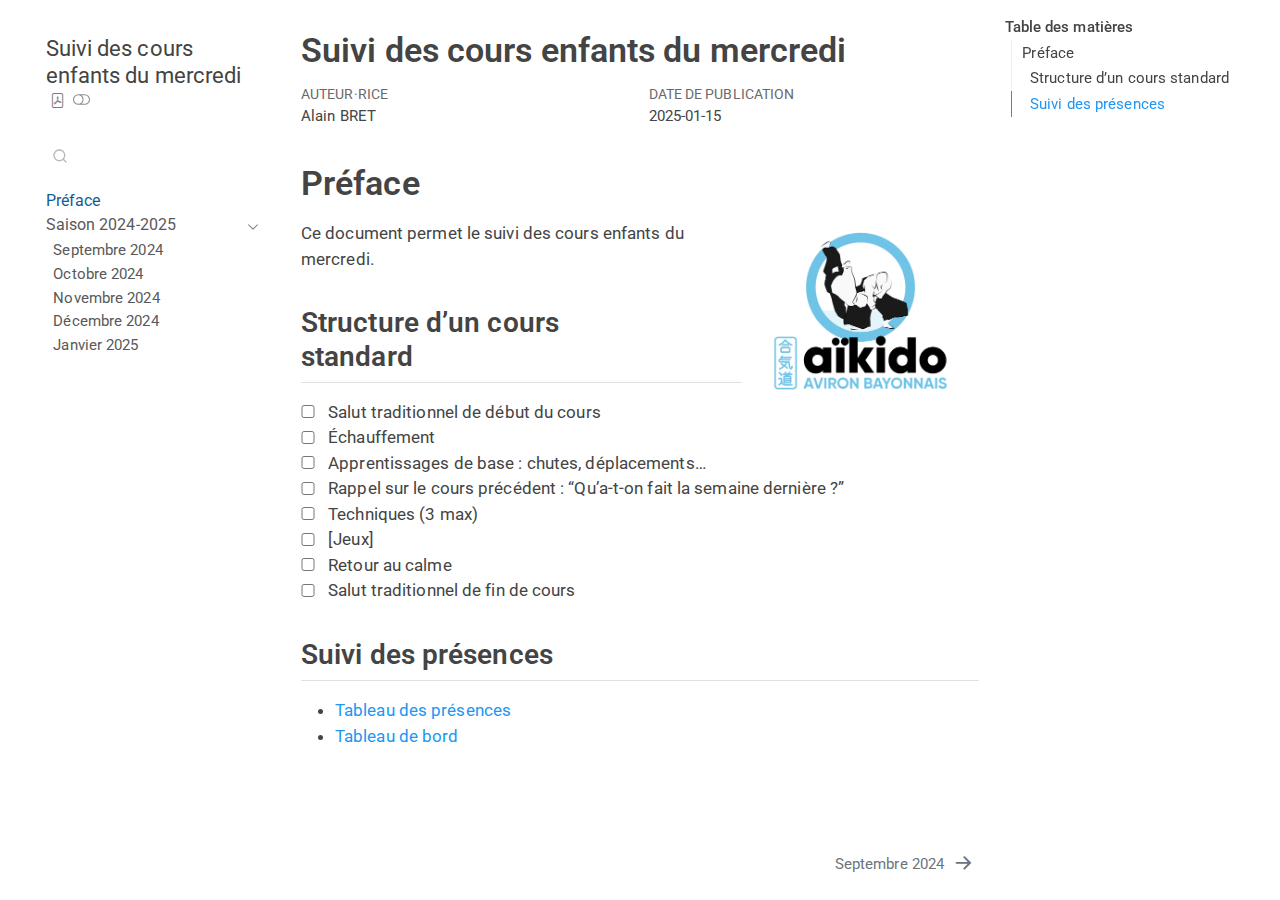
==== site/index.html @ 0356875b "màj janvier" ====
<!DOCTYPE html>
<html xmlns="http://www.w3.org/1999/xhtml" lang="fr" xml:lang="fr"><head>

<meta charset="utf-8">
<meta name="generator" content="quarto-1.6.37">

<meta name="viewport" content="width=device-width, initial-scale=1.0, user-scalable=yes">

<meta name="author" content="Alain BRET">
<meta name="dcterms.date" content="2025-01-15">

<title>Suivi des cours enfants du mercredi</title>
<style>
code{white-space: pre-wrap;}
span.smallcaps{font-variant: small-caps;}
div.columns{display: flex; gap: min(4vw, 1.5em);}
div.column{flex: auto; overflow-x: auto;}
div.hanging-indent{margin-left: 1.5em; text-indent: -1.5em;}
ul.task-list{list-style: none;}
ul.task-list li input[type="checkbox"] {
  width: 0.8em;
  margin: 0 0.8em 0.2em -1em; /* quarto-specific, see https://github.com/quarto-dev/quarto-cli/issues/4556 */ 
  vertical-align: middle;
}
</style>


<script src="site_libs/quarto-nav/quarto-nav.js"></script>
<script src="site_libs/quarto-nav/headroom.min.js"></script>
<script src="site_libs/clipboard/clipboard.min.js"></script>
<script src="site_libs/quarto-search/autocomplete.umd.js"></script>
<script src="site_libs/quarto-search/fuse.min.js"></script>
<script src="site_libs/quarto-search/quarto-search.js"></script>
<meta name="quarto:offset" content="./">
<link href="./2024-09.html" rel="next">
<script src="site_libs/quarto-html/quarto.js"></script>
<script src="site_libs/quarto-html/popper.min.js"></script>
<script src="site_libs/quarto-html/tippy.umd.min.js"></script>
<script src="site_libs/quarto-html/anchor.min.js"></script>
<link href="site_libs/quarto-html/tippy.css" rel="stylesheet">
<link href="site_libs/quarto-html/quarto-syntax-highlighting-29e2c20b02301cfff04dc8050bf30c7e.css" rel="stylesheet" class="quarto-color-scheme" id="quarto-text-highlighting-styles">
<link href="site_libs/quarto-html/quarto-syntax-highlighting-dark-43df0d6f53b733b42d37fa7808e17715.css" rel="prefetch" class="quarto-color-scheme quarto-color-alternate" id="quarto-text-highlighting-styles">
<script src="site_libs/bootstrap/bootstrap.min.js"></script>
<link href="site_libs/bootstrap/bootstrap-icons.css" rel="stylesheet">
<link href="site_libs/bootstrap/bootstrap-9d555832f88eff49c954b00c654553d2.min.css" rel="stylesheet" append-hash="true" class="quarto-color-scheme" id="quarto-bootstrap" data-mode="light">
<link href="site_libs/bootstrap/bootstrap-dark-3cf2660c53f652b6cad3a95937faefc0.min.css" rel="prefetch" append-hash="true" class="quarto-color-scheme quarto-color-alternate" id="quarto-bootstrap" data-mode="dark">
<script id="quarto-search-options" type="application/json">{
  "location": "sidebar",
  "copy-button": false,
  "collapse-after": 3,
  "panel-placement": "start",
  "type": "textbox",
  "limit": 50,
  "keyboard-shortcut": [
    "f",
    "/",
    "s"
  ],
  "show-item-context": false,
  "language": {
    "search-no-results-text": "Pas de résultats",
    "search-matching-documents-text": "documents trouvés",
    "search-copy-link-title": "Copier le lien vers la recherche",
    "search-hide-matches-text": "Cacher les correspondances additionnelles",
    "search-more-match-text": "correspondance de plus dans ce document",
    "search-more-matches-text": "correspondances de plus dans ce document",
    "search-clear-button-title": "Effacer",
    "search-text-placeholder": "",
    "search-detached-cancel-button-title": "Annuler",
    "search-submit-button-title": "Envoyer",
    "search-label": "Recherche"
  }
}</script>


</head>

<body class="nav-sidebar floating">

<div id="quarto-search-results"></div>
  <header id="quarto-header" class="headroom fixed-top">
  <nav class="quarto-secondary-nav">
    <div class="container-fluid d-flex">
      <button type="button" class="quarto-btn-toggle btn" data-bs-toggle="collapse" role="button" data-bs-target=".quarto-sidebar-collapse-item" aria-controls="quarto-sidebar" aria-expanded="false" aria-label="Basculer la barre latérale" onclick="if (window.quartoToggleHeadroom) { window.quartoToggleHeadroom(); }">
        <i class="bi bi-layout-text-sidebar-reverse"></i>
      </button>
        <nav class="quarto-page-breadcrumbs" aria-label="breadcrumb"><ol class="breadcrumb"><li class="breadcrumb-item"><a href="./index.html">Préface</a></li></ol></nav>
        <a class="flex-grow-1" role="navigation" data-bs-toggle="collapse" data-bs-target=".quarto-sidebar-collapse-item" aria-controls="quarto-sidebar" aria-expanded="false" aria-label="Basculer la barre latérale" onclick="if (window.quartoToggleHeadroom) { window.quartoToggleHeadroom(); }">      
        </a>
      <button type="button" class="btn quarto-search-button" aria-label="Recherche" onclick="window.quartoOpenSearch();">
        <i class="bi bi-search"></i>
      </button>
    </div>
  </nav>
</header>
<!-- content -->
<div id="quarto-content" class="quarto-container page-columns page-rows-contents page-layout-article">
<!-- sidebar -->
  <nav id="quarto-sidebar" class="sidebar collapse collapse-horizontal quarto-sidebar-collapse-item sidebar-navigation floating overflow-auto">
    <div class="pt-lg-2 mt-2 text-left sidebar-header">
    <div class="sidebar-title mb-0 py-0">
      <a href="./">Suivi des cours enfants du mercredi</a> 
        <div class="sidebar-tools-main">
    <a href="./logbook.pdf" title="Download PDF" class="quarto-navigation-tool px-1" aria-label="Download PDF"><i class="bi bi-file-pdf"></i></a>
  <a href="" class="quarto-color-scheme-toggle quarto-navigation-tool  px-1" onclick="window.quartoToggleColorScheme(); return false;" title="Basculer le mode sombre"><i class="bi"></i></a>
</div>
    </div>
      </div>
        <div class="mt-2 flex-shrink-0 align-items-center">
        <div class="sidebar-search">
        <div id="quarto-search" class="" title="Recherche"></div>
        </div>
        </div>
    <div class="sidebar-menu-container"> 
    <ul class="list-unstyled mt-1">
        <li class="sidebar-item">
  <div class="sidebar-item-container"> 
  <a href="./index.html" class="sidebar-item-text sidebar-link active">
 <span class="menu-text">Préface</span></a>
  </div>
</li>
        <li class="sidebar-item sidebar-item-section">
      <div class="sidebar-item-container"> 
            <a class="sidebar-item-text sidebar-link text-start" data-bs-toggle="collapse" data-bs-target="#quarto-sidebar-section-1" role="navigation" aria-expanded="true">
 <span class="menu-text">Saison 2024-2025</span></a>
          <a class="sidebar-item-toggle text-start" data-bs-toggle="collapse" data-bs-target="#quarto-sidebar-section-1" role="navigation" aria-expanded="true" aria-label="Basculer la section">
            <i class="bi bi-chevron-right ms-2"></i>
          </a> 
      </div>
      <ul id="quarto-sidebar-section-1" class="collapse list-unstyled sidebar-section depth1 show">  
          <li class="sidebar-item">
  <div class="sidebar-item-container"> 
  <a href="./2024-09.html" class="sidebar-item-text sidebar-link">
 <span class="menu-text">Septembre 2024</span></a>
  </div>
</li>
          <li class="sidebar-item">
  <div class="sidebar-item-container"> 
  <a href="./2024-10.html" class="sidebar-item-text sidebar-link">
 <span class="menu-text">Octobre 2024</span></a>
  </div>
</li>
          <li class="sidebar-item">
  <div class="sidebar-item-container"> 
  <a href="./2024-11.html" class="sidebar-item-text sidebar-link">
 <span class="menu-text">Novembre 2024</span></a>
  </div>
</li>
          <li class="sidebar-item">
  <div class="sidebar-item-container"> 
  <a href="./2024-12.html" class="sidebar-item-text sidebar-link">
 <span class="menu-text">Décembre 2024</span></a>
  </div>
</li>
          <li class="sidebar-item">
  <div class="sidebar-item-container"> 
  <a href="./2025-01.html" class="sidebar-item-text sidebar-link">
 <span class="menu-text">Janvier 2025</span></a>
  </div>
</li>
      </ul>
  </li>
    </ul>
    </div>
</nav>
<div id="quarto-sidebar-glass" class="quarto-sidebar-collapse-item" data-bs-toggle="collapse" data-bs-target=".quarto-sidebar-collapse-item"></div>
<!-- margin-sidebar -->
    <div id="quarto-margin-sidebar" class="sidebar margin-sidebar">
        <nav id="TOC" role="doc-toc" class="toc-active">
    <h2 id="toc-title">Table des matières</h2>
   
  <ul>
  <li><a href="#préface" id="toc-préface" class="nav-link active" data-scroll-target="#préface">Préface</a>
  <ul class="collapse">
  <li><a href="#structure-dun-cours-standard" id="toc-structure-dun-cours-standard" class="nav-link" data-scroll-target="#structure-dun-cours-standard">Structure d’un cours standard</a></li>
  <li><a href="#suivi-des-présences" id="toc-suivi-des-présences" class="nav-link" data-scroll-target="#suivi-des-présences">Suivi des présences</a></li>
  </ul></li>
  </ul>
</nav>
    </div>
<!-- main -->
<main class="content" id="quarto-document-content">

<header id="title-block-header" class="quarto-title-block default">
<div class="quarto-title">
<h1 class="title">Suivi des cours enfants du mercredi</h1>
</div>



<div class="quarto-title-meta">

    <div>
    <div class="quarto-title-meta-heading">Auteur·rice</div>
    <div class="quarto-title-meta-contents">
             <p>Alain BRET </p>
          </div>
  </div>
    
    <div>
    <div class="quarto-title-meta-heading">Date de publication</div>
    <div class="quarto-title-meta-contents">
      <p class="date">2025-01-15</p>
    </div>
  </div>
  
    
  </div>
  


</header>



<section id="préface" class="level1 unnumbered">
<h1 class="unnumbered">Préface</h1><p><img src="AAB_2020_logo_rect_texte.png" title="Suivi des cours enfants du mercredi" class="quarto-cover-image img-fluid"></p>
<p>Ce document permet le suivi des cours enfants du mercredi.</p>
<section id="structure-dun-cours-standard" class="level2">
<h2 class="anchored" data-anchor-id="structure-dun-cours-standard">Structure d’un cours standard</h2>
<ul class="task-list">
<li><label><input type="checkbox">Salut traditionnel de début du cours</label></li>
<li><label><input type="checkbox">Échauffement</label></li>
<li><label><input type="checkbox">Apprentissages de base : chutes, déplacements…</label></li>
<li><label><input type="checkbox">Rappel sur le cours précédent : “Qu’a-t-on fait la semaine dernière ?”</label></li>
<li><label><input type="checkbox">Techniques (3 max)</label></li>
<li><label><input type="checkbox">[Jeux]</label></li>
<li><label><input type="checkbox">Retour au calme</label></li>
<li><label><input type="checkbox">Salut traditionnel de fin de cours</label></li>
</ul>
</section>
<section id="suivi-des-présences" class="level2">
<h2 class="anchored" data-anchor-id="suivi-des-présences">Suivi des présences</h2>
<ul>
<li><a href="https://docs.google.com/spreadsheets/d/1Goch-T9ORkWNL5CKAm65o29YaEo6lozVJojf4X7CVhM/edit?usp=sharing">Tableau des présences</a></li>
<li><a href="https://aikido.avironbayonnais.net/interne/cours-enfants/tdb/">Tableau de bord</a></li>
</ul>


</section>
</section>

</main> <!-- /main -->
<script id="quarto-html-after-body" type="application/javascript">
window.document.addEventListener("DOMContentLoaded", function (event) {
  const toggleBodyColorMode = (bsSheetEl) => {
    const mode = bsSheetEl.getAttribute("data-mode");
    const bodyEl = window.document.querySelector("body");
    if (mode === "dark") {
      bodyEl.classList.add("quarto-dark");
      bodyEl.classList.remove("quarto-light");
    } else {
      bodyEl.classList.add("quarto-light");
      bodyEl.classList.remove("quarto-dark");
    }
  }
  const toggleBodyColorPrimary = () => {
    const bsSheetEl = window.document.querySelector("link#quarto-bootstrap");
    if (bsSheetEl) {
      toggleBodyColorMode(bsSheetEl);
    }
  }
  toggleBodyColorPrimary();  
  const disableStylesheet = (stylesheets) => {
    for (let i=0; i < stylesheets.length; i++) {
      const stylesheet = stylesheets[i];
      stylesheet.rel = 'prefetch';
    }
  }
  const enableStylesheet = (stylesheets) => {
    for (let i=0; i < stylesheets.length; i++) {
      const stylesheet = stylesheets[i];
      stylesheet.rel = 'stylesheet';
    }
  }
  const manageTransitions = (selector, allowTransitions) => {
    const els = window.document.querySelectorAll(selector);
    for (let i=0; i < els.length; i++) {
      const el = els[i];
      if (allowTransitions) {
        el.classList.remove('notransition');
      } else {
        el.classList.add('notransition');
      }
    }
  }
  const toggleGiscusIfUsed = (isAlternate, darkModeDefault) => {
    const baseTheme = document.querySelector('#giscus-base-theme')?.value ?? 'light';
    const alternateTheme = document.querySelector('#giscus-alt-theme')?.value ?? 'dark';
    let newTheme = '';
    if(darkModeDefault) {
      newTheme = isAlternate ? baseTheme : alternateTheme;
    } else {
      newTheme = isAlternate ? alternateTheme : baseTheme;
    }
    const changeGiscusTheme = () => {
      // From: https://github.com/giscus/giscus/issues/336
      const sendMessage = (message) => {
        const iframe = document.querySelector('iframe.giscus-frame');
        if (!iframe) return;
        iframe.contentWindow.postMessage({ giscus: message }, 'https://giscus.app');
      }
      sendMessage({
        setConfig: {
          theme: newTheme
        }
      });
    }
    const isGiscussLoaded = window.document.querySelector('iframe.giscus-frame') !== null;
    if (isGiscussLoaded) {
      changeGiscusTheme();
    }
  }
  const toggleColorMode = (alternate) => {
    // Switch the stylesheets
    const alternateStylesheets = window.document.querySelectorAll('link.quarto-color-scheme.quarto-color-alternate');
    manageTransitions('#quarto-margin-sidebar .nav-link', false);
    if (alternate) {
      enableStylesheet(alternateStylesheets);
      for (const sheetNode of alternateStylesheets) {
        if (sheetNode.id === "quarto-bootstrap") {
          toggleBodyColorMode(sheetNode);
        }
      }
    } else {
      disableStylesheet(alternateStylesheets);
      toggleBodyColorPrimary();
    }
    manageTransitions('#quarto-margin-sidebar .nav-link', true);
    // Switch the toggles
    const toggles = window.document.querySelectorAll('.quarto-color-scheme-toggle');
    for (let i=0; i < toggles.length; i++) {
      const toggle = toggles[i];
      if (toggle) {
        if (alternate) {
          toggle.classList.add("alternate");     
        } else {
          toggle.classList.remove("alternate");
        }
      }
    }
    // Hack to workaround the fact that safari doesn't
    // properly recolor the scrollbar when toggling (#1455)
    if (navigator.userAgent.indexOf('Safari') > 0 && navigator.userAgent.indexOf('Chrome') == -1) {
      manageTransitions("body", false);
      window.scrollTo(0, 1);
      setTimeout(() => {
        window.scrollTo(0, 0);
        manageTransitions("body", true);
      }, 40);  
    }
  }
  const isFileUrl = () => { 
    return window.location.protocol === 'file:';
  }
  const hasAlternateSentinel = () => {  
    let styleSentinel = getColorSchemeSentinel();
    if (styleSentinel !== null) {
      return styleSentinel === "alternate";
    } else {
      return false;
    }
  }
  const setStyleSentinel = (alternate) => {
    const value = alternate ? "alternate" : "default";
    if (!isFileUrl()) {
      window.localStorage.setItem("quarto-color-scheme", value);
    } else {
      localAlternateSentinel = value;
    }
  }
  const getColorSchemeSentinel = () => {
    if (!isFileUrl()) {
      const storageValue = window.localStorage.getItem("quarto-color-scheme");
      return storageValue != null ? storageValue : localAlternateSentinel;
    } else {
      return localAlternateSentinel;
    }
  }
  const darkModeDefault = false;
  let localAlternateSentinel = darkModeDefault ? 'alternate' : 'default';
  // Dark / light mode switch
  window.quartoToggleColorScheme = () => {
    // Read the current dark / light value 
    let toAlternate = !hasAlternateSentinel();
    toggleColorMode(toAlternate);
    setStyleSentinel(toAlternate);
    toggleGiscusIfUsed(toAlternate, darkModeDefault);
  };
  // Ensure there is a toggle, if there isn't float one in the top right
  if (window.document.querySelector('.quarto-color-scheme-toggle') === null) {
    const a = window.document.createElement('a');
    a.classList.add('top-right');
    a.classList.add('quarto-color-scheme-toggle');
    a.href = "";
    a.onclick = function() { try { window.quartoToggleColorScheme(); } catch {} return false; };
    const i = window.document.createElement("i");
    i.classList.add('bi');
    a.appendChild(i);
    window.document.body.appendChild(a);
  }
  // Switch to dark mode if need be
  if (hasAlternateSentinel()) {
    toggleColorMode(true);
  } else {
    toggleColorMode(false);
  }
  const icon = "";
  const anchorJS = new window.AnchorJS();
  anchorJS.options = {
    placement: 'right',
    icon: icon
  };
  anchorJS.add('.anchored');
  const isCodeAnnotation = (el) => {
    for (const clz of el.classList) {
      if (clz.startsWith('code-annotation-')) {                     
        return true;
      }
    }
    return false;
  }
  const onCopySuccess = function(e) {
    // button target
    const button = e.trigger;
    // don't keep focus
    button.blur();
    // flash "checked"
    button.classList.add('code-copy-button-checked');
    var currentTitle = button.getAttribute("title");
    button.setAttribute("title", "Copié");
    let tooltip;
    if (window.bootstrap) {
      button.setAttribute("data-bs-toggle", "tooltip");
      button.setAttribute("data-bs-placement", "left");
      button.setAttribute("data-bs-title", "Copié");
      tooltip = new bootstrap.Tooltip(button, 
        { trigger: "manual", 
          customClass: "code-copy-button-tooltip",
          offset: [0, -8]});
      tooltip.show();    
    }
    setTimeout(function() {
      if (tooltip) {
        tooltip.hide();
        button.removeAttribute("data-bs-title");
        button.removeAttribute("data-bs-toggle");
        button.removeAttribute("data-bs-placement");
      }
      button.setAttribute("title", currentTitle);
      button.classList.remove('code-copy-button-checked');
    }, 1000);
    // clear code selection
    e.clearSelection();
  }
  const getTextToCopy = function(trigger) {
      const codeEl = trigger.previousElementSibling.cloneNode(true);
      for (const childEl of codeEl.children) {
        if (isCodeAnnotation(childEl)) {
          childEl.remove();
        }
      }
      return codeEl.innerText;
  }
  const clipboard = new window.ClipboardJS('.code-copy-button:not([data-in-quarto-modal])', {
    text: getTextToCopy
  });
  clipboard.on('success', onCopySuccess);
  if (window.document.getElementById('quarto-embedded-source-code-modal')) {
    const clipboardModal = new window.ClipboardJS('.code-copy-button[data-in-quarto-modal]', {
      text: getTextToCopy,
      container: window.document.getElementById('quarto-embedded-source-code-modal')
    });
    clipboardModal.on('success', onCopySuccess);
  }
    var localhostRegex = new RegExp(/^(?:http|https):\/\/localhost\:?[0-9]*\//);
    var mailtoRegex = new RegExp(/^mailto:/);
      var filterRegex = new RegExp('/' + window.location.host + '/');
    var isInternal = (href) => {
        return filterRegex.test(href) || localhostRegex.test(href) || mailtoRegex.test(href);
    }
    // Inspect non-navigation links and adorn them if external
 	var links = window.document.querySelectorAll('a[href]:not(.nav-link):not(.navbar-brand):not(.toc-action):not(.sidebar-link):not(.sidebar-item-toggle):not(.pagination-link):not(.no-external):not([aria-hidden]):not(.dropdown-item):not(.quarto-navigation-tool):not(.about-link)');
    for (var i=0; i<links.length; i++) {
      const link = links[i];
      if (!isInternal(link.href)) {
        // undo the damage that might have been done by quarto-nav.js in the case of
        // links that we want to consider external
        if (link.dataset.originalHref !== undefined) {
          link.href = link.dataset.originalHref;
        }
      }
    }
  function tippyHover(el, contentFn, onTriggerFn, onUntriggerFn) {
    const config = {
      allowHTML: true,
      maxWidth: 500,
      delay: 100,
      arrow: false,
      appendTo: function(el) {
          return el.parentElement;
      },
      interactive: true,
      interactiveBorder: 10,
      theme: 'quarto',
      placement: 'bottom-start',
    };
    if (contentFn) {
      config.content = contentFn;
    }
    if (onTriggerFn) {
      config.onTrigger = onTriggerFn;
    }
    if (onUntriggerFn) {
      config.onUntrigger = onUntriggerFn;
    }
    window.tippy(el, config); 
  }
  const noterefs = window.document.querySelectorAll('a[role="doc-noteref"]');
  for (var i=0; i<noterefs.length; i++) {
    const ref = noterefs[i];
    tippyHover(ref, function() {
      // use id or data attribute instead here
      let href = ref.getAttribute('data-footnote-href') || ref.getAttribute('href');
      try { href = new URL(href).hash; } catch {}
      const id = href.replace(/^#\/?/, "");
      const note = window.document.getElementById(id);
      if (note) {
        return note.innerHTML;
      } else {
        return "";
      }
    });
  }
  const xrefs = window.document.querySelectorAll('a.quarto-xref');
  const processXRef = (id, note) => {
    // Strip column container classes
    const stripColumnClz = (el) => {
      el.classList.remove("page-full", "page-columns");
      if (el.children) {
        for (const child of el.children) {
          stripColumnClz(child);
        }
      }
    }
    stripColumnClz(note)
    if (id === null || id.startsWith('sec-')) {
      // Special case sections, only their first couple elements
      const container = document.createElement("div");
      if (note.children && note.children.length > 2) {
        container.appendChild(note.children[0].cloneNode(true));
        for (let i = 1; i < note.children.length; i++) {
          const child = note.children[i];
          if (child.tagName === "P" && child.innerText === "") {
            continue;
          } else {
            container.appendChild(child.cloneNode(true));
            break;
          }
        }
        if (window.Quarto?.typesetMath) {
          window.Quarto.typesetMath(container);
        }
        return container.innerHTML
      } else {
        if (window.Quarto?.typesetMath) {
          window.Quarto.typesetMath(note);
        }
        return note.innerHTML;
      }
    } else {
      // Remove any anchor links if they are present
      const anchorLink = note.querySelector('a.anchorjs-link');
      if (anchorLink) {
        anchorLink.remove();
      }
      if (window.Quarto?.typesetMath) {
        window.Quarto.typesetMath(note);
      }
      if (note.classList.contains("callout")) {
        return note.outerHTML;
      } else {
        return note.innerHTML;
      }
    }
  }
  for (var i=0; i<xrefs.length; i++) {
    const xref = xrefs[i];
    tippyHover(xref, undefined, function(instance) {
      instance.disable();
      let url = xref.getAttribute('href');
      let hash = undefined; 
      if (url.startsWith('#')) {
        hash = url;
      } else {
        try { hash = new URL(url).hash; } catch {}
      }
      if (hash) {
        const id = hash.replace(/^#\/?/, "");
        const note = window.document.getElementById(id);
        if (note !== null) {
          try {
            const html = processXRef(id, note.cloneNode(true));
            instance.setContent(html);
          } finally {
            instance.enable();
            instance.show();
          }
        } else {
          // See if we can fetch this
          fetch(url.split('#')[0])
          .then(res => res.text())
          .then(html => {
            const parser = new DOMParser();
            const htmlDoc = parser.parseFromString(html, "text/html");
            const note = htmlDoc.getElementById(id);
            if (note !== null) {
              const html = processXRef(id, note);
              instance.setContent(html);
            } 
          }).finally(() => {
            instance.enable();
            instance.show();
          });
        }
      } else {
        // See if we can fetch a full url (with no hash to target)
        // This is a special case and we should probably do some content thinning / targeting
        fetch(url)
        .then(res => res.text())
        .then(html => {
          const parser = new DOMParser();
          const htmlDoc = parser.parseFromString(html, "text/html");
          const note = htmlDoc.querySelector('main.content');
          if (note !== null) {
            // This should only happen for chapter cross references
            // (since there is no id in the URL)
            // remove the first header
            if (note.children.length > 0 && note.children[0].tagName === "HEADER") {
              note.children[0].remove();
            }
            const html = processXRef(null, note);
            instance.setContent(html);
          } 
        }).finally(() => {
          instance.enable();
          instance.show();
        });
      }
    }, function(instance) {
    });
  }
      let selectedAnnoteEl;
      const selectorForAnnotation = ( cell, annotation) => {
        let cellAttr = 'data-code-cell="' + cell + '"';
        let lineAttr = 'data-code-annotation="' +  annotation + '"';
        const selector = 'span[' + cellAttr + '][' + lineAttr + ']';
        return selector;
      }
      const selectCodeLines = (annoteEl) => {
        const doc = window.document;
        const targetCell = annoteEl.getAttribute("data-target-cell");
        const targetAnnotation = annoteEl.getAttribute("data-target-annotation");
        const annoteSpan = window.document.querySelector(selectorForAnnotation(targetCell, targetAnnotation));
        const lines = annoteSpan.getAttribute("data-code-lines").split(",");
        const lineIds = lines.map((line) => {
          return targetCell + "-" + line;
        })
        let top = null;
        let height = null;
        let parent = null;
        if (lineIds.length > 0) {
            //compute the position of the single el (top and bottom and make a div)
            const el = window.document.getElementById(lineIds[0]);
            top = el.offsetTop;
            height = el.offsetHeight;
            parent = el.parentElement.parentElement;
          if (lineIds.length > 1) {
            const lastEl = window.document.getElementById(lineIds[lineIds.length - 1]);
            const bottom = lastEl.offsetTop + lastEl.offsetHeight;
            height = bottom - top;
          }
          if (top !== null && height !== null && parent !== null) {
            // cook up a div (if necessary) and position it 
            let div = window.document.getElementById("code-annotation-line-highlight");
            if (div === null) {
              div = window.document.createElement("div");
              div.setAttribute("id", "code-annotation-line-highlight");
              div.style.position = 'absolute';
              parent.appendChild(div);
            }
            div.style.top = top - 2 + "px";
            div.style.height = height + 4 + "px";
            div.style.left = 0;
            let gutterDiv = window.document.getElementById("code-annotation-line-highlight-gutter");
            if (gutterDiv === null) {
              gutterDiv = window.document.createElement("div");
              gutterDiv.setAttribute("id", "code-annotation-line-highlight-gutter");
              gutterDiv.style.position = 'absolute';
              const codeCell = window.document.getElementById(targetCell);
              const gutter = codeCell.querySelector('.code-annotation-gutter');
              gutter.appendChild(gutterDiv);
            }
            gutterDiv.style.top = top - 2 + "px";
            gutterDiv.style.height = height + 4 + "px";
          }
          selectedAnnoteEl = annoteEl;
        }
      };
      const unselectCodeLines = () => {
        const elementsIds = ["code-annotation-line-highlight", "code-annotation-line-highlight-gutter"];
        elementsIds.forEach((elId) => {
          const div = window.document.getElementById(elId);
          if (div) {
            div.remove();
          }
        });
        selectedAnnoteEl = undefined;
      };
        // Handle positioning of the toggle
    window.addEventListener(
      "resize",
      throttle(() => {
        elRect = undefined;
        if (selectedAnnoteEl) {
          selectCodeLines(selectedAnnoteEl);
        }
      }, 10)
    );
    function throttle(fn, ms) {
    let throttle = false;
    let timer;
      return (...args) => {
        if(!throttle) { // first call gets through
            fn.apply(this, args);
            throttle = true;
        } else { // all the others get throttled
            if(timer) clearTimeout(timer); // cancel #2
            timer = setTimeout(() => {
              fn.apply(this, args);
              timer = throttle = false;
            }, ms);
        }
      };
    }
      // Attach click handler to the DT
      const annoteDls = window.document.querySelectorAll('dt[data-target-cell]');
      for (const annoteDlNode of annoteDls) {
        annoteDlNode.addEventListener('click', (event) => {
          const clickedEl = event.target;
          if (clickedEl !== selectedAnnoteEl) {
            unselectCodeLines();
            const activeEl = window.document.querySelector('dt[data-target-cell].code-annotation-active');
            if (activeEl) {
              activeEl.classList.remove('code-annotation-active');
            }
            selectCodeLines(clickedEl);
            clickedEl.classList.add('code-annotation-active');
          } else {
            // Unselect the line
            unselectCodeLines();
            clickedEl.classList.remove('code-annotation-active');
          }
        });
      }
  const findCites = (el) => {
    const parentEl = el.parentElement;
    if (parentEl) {
      const cites = parentEl.dataset.cites;
      if (cites) {
        return {
          el,
          cites: cites.split(' ')
        };
      } else {
        return findCites(el.parentElement)
      }
    } else {
      return undefined;
    }
  };
  var bibliorefs = window.document.querySelectorAll('a[role="doc-biblioref"]');
  for (var i=0; i<bibliorefs.length; i++) {
    const ref = bibliorefs[i];
    const citeInfo = findCites(ref);
    if (citeInfo) {
      tippyHover(citeInfo.el, function() {
        var popup = window.document.createElement('div');
        citeInfo.cites.forEach(function(cite) {
          var citeDiv = window.document.createElement('div');
          citeDiv.classList.add('hanging-indent');
          citeDiv.classList.add('csl-entry');
          var biblioDiv = window.document.getElementById('ref-' + cite);
          if (biblioDiv) {
            citeDiv.innerHTML = biblioDiv.innerHTML;
          }
          popup.appendChild(citeDiv);
        });
        return popup.innerHTML;
      });
    }
  }
});
</script>
<nav class="page-navigation">
  <div class="nav-page nav-page-previous">
  </div>
  <div class="nav-page nav-page-next">
      <a href="./2024-09.html" class="pagination-link" aria-label="Septembre 2024">
        <span class="nav-page-text">Septembre 2024</span> <i class="bi bi-arrow-right-short"></i>
      </a>
  </div>
</nav>
</div> <!-- /content -->




</body></html>
---- site/site_libs/quarto-html/tippy.css ----
.tippy-box[data-animation=fade][data-state=hidden]{opacity:0}[data-tippy-root]{max-width:calc(100vw - 10px)}.tippy-box{position:relative;background-color:#333;color:#fff;border-radius:4px;font-size:14px;line-height:1.4;white-space:normal;outline:0;transition-property:transform,visibility,opacity}.tippy-box[data-placement^=top]>.tippy-arrow{bottom:0}.tippy-box[data-placement^=top]>.tippy-arrow:before{bottom:-7px;left:0;border-width:8px 8px 0;border-top-color:initial;transform-origin:center top}.tippy-box[data-placement^=bottom]>.tippy-arrow{top:0}.tippy-box[data-placement^=bottom]>.tippy-arrow:before{top:-7px;left:0;border-width:0 8px 8px;border-bottom-color:initial;transform-origin:center bottom}.tippy-box[data-placement^=left]>.tippy-arrow{right:0}.tippy-box[data-placement^=left]>.tippy-arrow:before{border-width:8px 0 8px 8px;border-left-color:initial;right:-7px;transform-origin:center left}.tippy-box[data-placement^=right]>.tippy-arrow{left:0}.tippy-box[data-placement^=right]>.tippy-arrow:before{left:-7px;border-width:8px 8px 8px 0;border-right-color:initial;transform-origin:center right}.tippy-box[data-inertia][data-state=visible]{transition-timing-function:cubic-bezier(.54,1.5,.38,1.11)}.tippy-arrow{width:16px;height:16px;color:#333}.tippy-arrow:before{content:"";position:absolute;border-color:transparent;border-style:solid}.tippy-content{position:relative;padding:5px 9px;z-index:1}
---- site/site_libs/quarto-html/quarto-syntax-highlighting-29e2c20b02301cfff04dc8050bf30c7e.css ----
/* quarto syntax highlight colors */
:root {
  --quarto-hl-ot-color: #003B4F;
  --quarto-hl-at-color: #657422;
  --quarto-hl-ss-color: #20794D;
  --quarto-hl-an-color: #5E5E5E;
  --quarto-hl-fu-color: #4758AB;
  --quarto-hl-st-color: #20794D;
  --quarto-hl-cf-color: #003B4F;
  --quarto-hl-op-color: #5E5E5E;
  --quarto-hl-er-color: #AD0000;
  --quarto-hl-bn-color: #AD0000;
  --quarto-hl-al-color: #AD0000;
  --quarto-hl-va-color: #111111;
  --quarto-hl-bu-color: inherit;
  --quarto-hl-ex-color: inherit;
  --quarto-hl-pp-color: #AD0000;
  --quarto-hl-in-color: #5E5E5E;
  --quarto-hl-vs-color: #20794D;
  --quarto-hl-wa-color: #5E5E5E;
  --quarto-hl-do-color: #5E5E5E;
  --quarto-hl-im-color: #00769E;
  --quarto-hl-ch-color: #20794D;
  --quarto-hl-dt-color: #AD0000;
  --quarto-hl-fl-color: #AD0000;
  --quarto-hl-co-color: #5E5E5E;
  --quarto-hl-cv-color: #5E5E5E;
  --quarto-hl-cn-color: #8f5902;
  --quarto-hl-sc-color: #5E5E5E;
  --quarto-hl-dv-color: #AD0000;
  --quarto-hl-kw-color: #003B4F;
}

/* other quarto variables */
:root {
  --quarto-font-monospace: SFMono-Regular, Menlo, Monaco, Consolas, "Liberation Mono", "Courier New", monospace;
}

pre > code.sourceCode > span {
  color: #003B4F;
}

code span {
  color: #003B4F;
}

code.sourceCode > span {
  color: #003B4F;
}

div.sourceCode,
div.sourceCode pre.sourceCode {
  color: #003B4F;
}

code span.ot {
  color: #003B4F;
  font-style: inherit;
}

code span.at {
  color: #657422;
  font-style: inherit;
}

code span.ss {
  color: #20794D;
  font-style: inherit;
}

code span.an {
  color: #5E5E5E;
  font-style: inherit;
}

code span.fu {
  color: #4758AB;
  font-style: inherit;
}

code span.st {
  color: #20794D;
  font-style: inherit;
}

code span.cf {
  color: #003B4F;
  font-weight: bold;
  font-style: inherit;
}

code span.op {
  color: #5E5E5E;
  font-style: inherit;
}

code span.er {
  color: #AD0000;
  font-style: inherit;
}

code span.bn {
  color: #AD0000;
  font-style: inherit;
}

code span.al {
  color: #AD0000;
  font-style: inherit;
}

code span.va {
  color: #111111;
  font-style: inherit;
}

code span.bu {
  font-style: inherit;
}

code span.ex {
  font-style: inherit;
}

code span.pp {
  color: #AD0000;
  font-style: inherit;
}

code span.in {
  color: #5E5E5E;
  font-style: inherit;
}

code span.vs {
  color: #20794D;
  font-style: inherit;
}

code span.wa {
  color: #5E5E5E;
  font-style: italic;
}

code span.do {
  color: #5E5E5E;
  font-style: italic;
}

code span.im {
  color: #00769E;
  font-style: inherit;
}

code span.ch {
  color: #20794D;
  font-style: inherit;
}

code span.dt {
  color: #AD0000;
  font-style: inherit;
}

code span.fl {
  color: #AD0000;
  font-style: inherit;
}

code span.co {
  color: #5E5E5E;
  font-style: inherit;
}

code span.cv {
  color: #5E5E5E;
  font-style: italic;
}

code span.cn {
  color: #8f5902;
  font-style: inherit;
}

code span.sc {
  color: #5E5E5E;
  font-style: inherit;
}

code span.dv {
  color: #AD0000;
  font-style: inherit;
}

code span.kw {
  color: #003B4F;
  font-weight: bold;
  font-style: inherit;
}

.prevent-inlining {
  content: "</";
}

/*# sourceMappingURL=5353fc8bf2a85bac2e7a98e8d13296a2.css.map */
---- site/site_libs/quarto-html/quarto-syntax-highlighting-dark-43df0d6f53b733b42d37fa7808e17715.css ----
/* quarto syntax highlight colors */
:root {
  --quarto-hl-al-color: #f07178;
  --quarto-hl-an-color: #d4d0ab;
  --quarto-hl-at-color: #00e0e0;
  --quarto-hl-bn-color: #d4d0ab;
  --quarto-hl-bu-color: #abe338;
  --quarto-hl-ch-color: #abe338;
  --quarto-hl-co-color: #f8f8f2;
  --quarto-hl-cv-color: #ffd700;
  --quarto-hl-cn-color: #ffd700;
  --quarto-hl-cf-color: #ffa07a;
  --quarto-hl-dt-color: #ffa07a;
  --quarto-hl-dv-color: #d4d0ab;
  --quarto-hl-do-color: #f8f8f2;
  --quarto-hl-er-color: #f07178;
  --quarto-hl-ex-color: #00e0e0;
  --quarto-hl-fl-color: #d4d0ab;
  --quarto-hl-fu-color: #ffa07a;
  --quarto-hl-im-color: #abe338;
  --quarto-hl-in-color: #d4d0ab;
  --quarto-hl-kw-color: #ffa07a;
  --quarto-hl-op-color: #ffa07a;
  --quarto-hl-ot-color: #00e0e0;
  --quarto-hl-pp-color: #dcc6e0;
  --quarto-hl-re-color: #00e0e0;
  --quarto-hl-sc-color: #abe338;
  --quarto-hl-ss-color: #abe338;
  --quarto-hl-st-color: #abe338;
  --quarto-hl-va-color: #00e0e0;
  --quarto-hl-vs-color: #abe338;
  --quarto-hl-wa-color: #dcc6e0;
}

/* other quarto variables */
:root {
  --quarto-font-monospace: SFMono-Regular, Menlo, Monaco, Consolas, "Liberation Mono", "Courier New", monospace;
}

code span.al {
  background-color: #2a0f15;
  font-weight: bold;
  color: #f07178;
}

code span.an {
  color: #d4d0ab;
}

code span.at {
  color: #00e0e0;
}

code span.bn {
  color: #d4d0ab;
}

code span.bu {
  color: #abe338;
}

code span.ch {
  color: #abe338;
}

code span.co {
  font-style: italic;
  color: #f8f8f2;
}

code span.cv {
  color: #ffd700;
}

code span.cn {
  color: #ffd700;
}

code span.cf {
  font-weight: bold;
  color: #ffa07a;
}

code span.dt {
  color: #ffa07a;
}

code span.dv {
  color: #d4d0ab;
}

code span.do {
  color: #f8f8f2;
}

code span.er {
  color: #f07178;
  text-decoration: underline;
}

code span.ex {
  font-weight: bold;
  color: #00e0e0;
}

code span.fl {
  color: #d4d0ab;
}

code span.fu {
  color: #ffa07a;
}

code span.im {
  color: #abe338;
}

code span.in {
  color: #d4d0ab;
}

code span.kw {
  font-weight: bold;
  color: #ffa07a;
}

pre > code.sourceCode > span {
  color: #f8f8f2;
}

code span {
  color: #f8f8f2;
}

code.sourceCode > span {
  color: #f8f8f2;
}

div.sourceCode,
div.sourceCode pre.sourceCode {
  color: #f8f8f2;
}

code span.op {
  color: #ffa07a;
}

code span.ot {
  color: #00e0e0;
}

code span.pp {
  color: #dcc6e0;
}

code span.re {
  background-color: #f8f8f2;
  color: #00e0e0;
}

code span.sc {
  color: #abe338;
}

code span.ss {
  color: #abe338;
}

code span.st {
  color: #abe338;
}

code span.va {
  color: #00e0e0;
}

code span.vs {
  color: #abe338;
}

code span.wa {
  color: #dcc6e0;
}

.prevent-inlining {
  content: "</";
}

/*# sourceMappingURL=a4d389c687367109191cbf5ad3d8bc31.css.map */
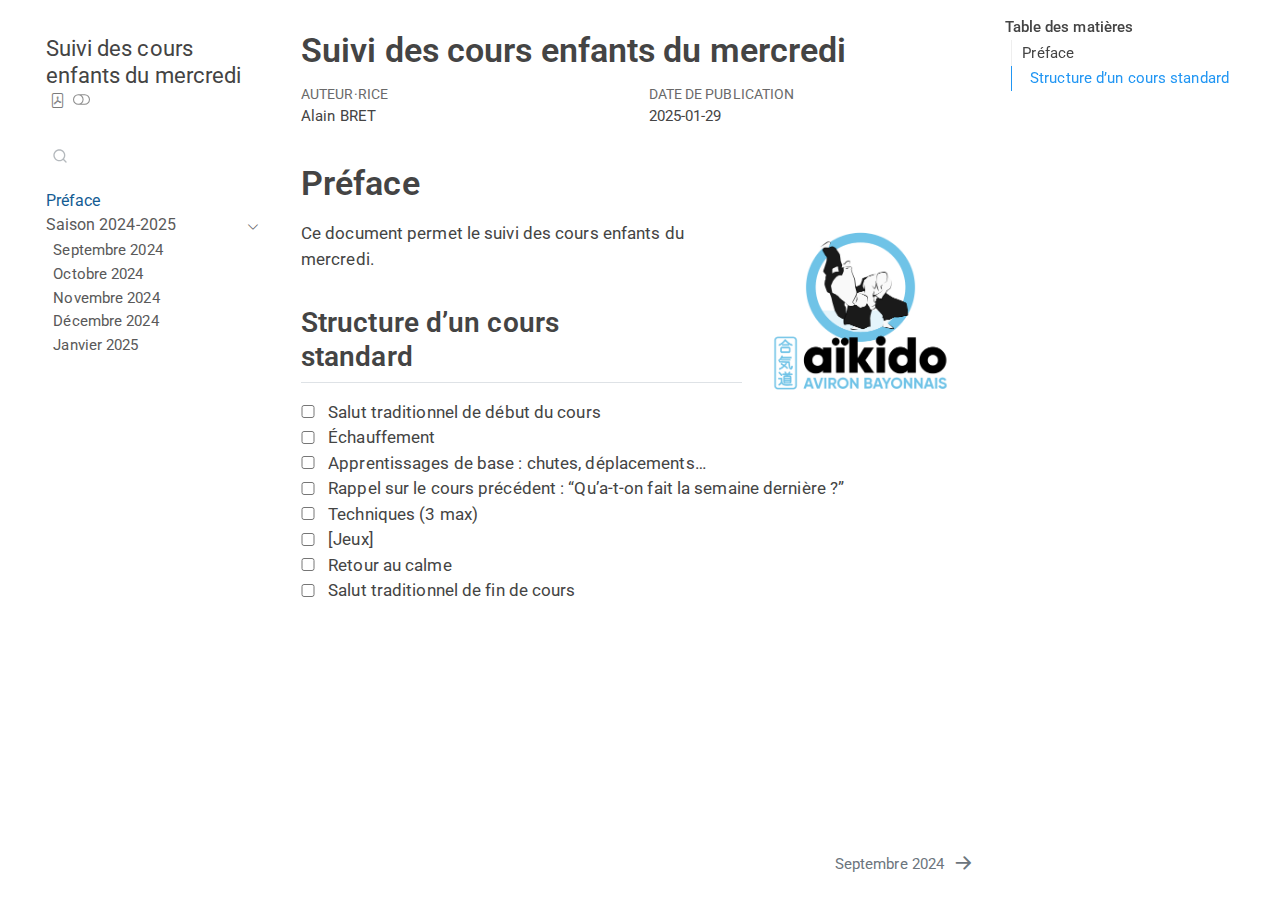
==== commit 79ab4955: "Update 0000_AvironBayonnais_Aikido_Enfants.Rproj, 2025-01.qmd, AvironBayonnais_Aikido_Enfants.Rproj," ====
--- a/site/index.html
+++ b/site/index.html
@@ -7,7 +7,7 @@
 <meta name="viewport" content="width=device-width, initial-scale=1.0, user-scalable=yes">
 
 <meta name="author" content="Alain BRET">
-<meta name="dcterms.date" content="2025-01-15">
+<meta name="dcterms.date" content="2025-01-29">
 
 <title>Suivi des cours enfants du mercredi</title>
 <style>
@@ -173,7 +173,6 @@
   <li><a href="#préface" id="toc-préface" class="nav-link active" data-scroll-target="#préface">Préface</a>
   <ul class="collapse">
   <li><a href="#structure-dun-cours-standard" id="toc-structure-dun-cours-standard" class="nav-link" data-scroll-target="#structure-dun-cours-standard">Structure d’un cours standard</a></li>
-  <li><a href="#suivi-des-présences" id="toc-suivi-des-présences" class="nav-link" data-scroll-target="#suivi-des-présences">Suivi des présences</a></li>
   </ul></li>
   </ul>
 </nav>
@@ -200,7 +199,7 @@
     <div>
     <div class="quarto-title-meta-heading">Date de publication</div>
     <div class="quarto-title-meta-contents">
-      <p class="date">2025-01-15</p>
+      <p class="date">2025-01-29</p>
     </div>
   </div>
   
@@ -227,13 +226,6 @@
 <li><label><input type="checkbox">[Jeux]</label></li>
 <li><label><input type="checkbox">Retour au calme</label></li>
 <li><label><input type="checkbox">Salut traditionnel de fin de cours</label></li>
-</ul>
-</section>
-<section id="suivi-des-présences" class="level2">
-<h2 class="anchored" data-anchor-id="suivi-des-présences">Suivi des présences</h2>
-<ul>
-<li><a href="https://docs.google.com/spreadsheets/d/1Goch-T9ORkWNL5CKAm65o29YaEo6lozVJojf4X7CVhM/edit?usp=sharing">Tableau des présences</a></li>
-<li><a href="https://aikido.avironbayonnais.net/interne/cours-enfants/tdb/">Tableau de bord</a></li>
 </ul>
 
 
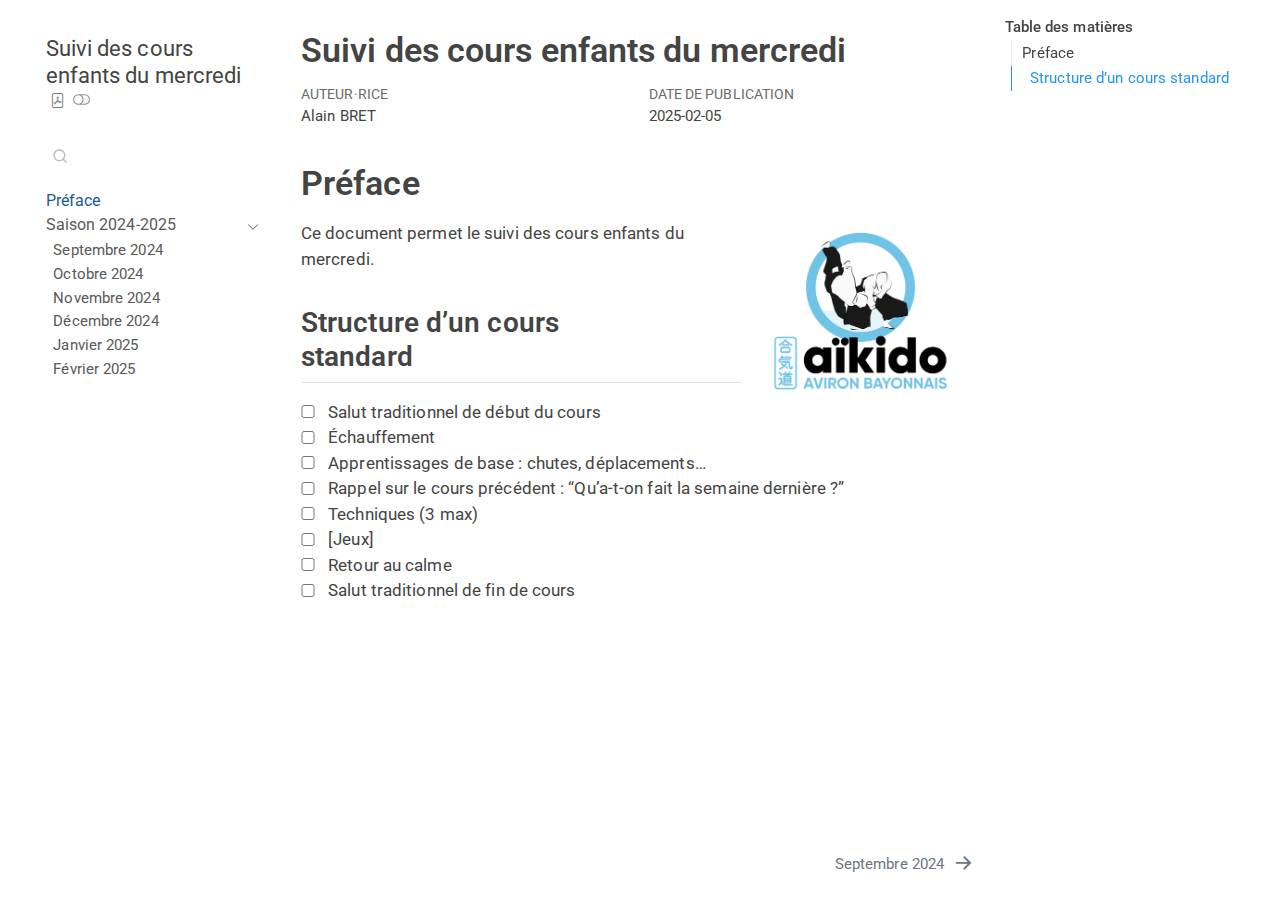
==== commit 15fad0b8: "Update 2025-02.qmd, _quarto.yml, 2024-09.html, and 16 more files" ====
--- a/site/index.html
+++ b/site/index.html
@@ -2,12 +2,12 @@
 <html xmlns="http://www.w3.org/1999/xhtml" lang="fr" xml:lang="fr"><head>
 
 <meta charset="utf-8">
-<meta name="generator" content="quarto-1.6.37">
+<meta name="generator" content="quarto-1.6.40">
 
 <meta name="viewport" content="width=device-width, initial-scale=1.0, user-scalable=yes">
 
 <meta name="author" content="Alain BRET">
-<meta name="dcterms.date" content="2025-01-29">
+<meta name="dcterms.date" content="2025-02-05">
 
 <title>Suivi des cours enfants du mercredi</title>
 <style>
@@ -38,12 +38,12 @@
 <script src="site_libs/quarto-html/tippy.umd.min.js"></script>
 <script src="site_libs/quarto-html/anchor.min.js"></script>
 <link href="site_libs/quarto-html/tippy.css" rel="stylesheet">
-<link href="site_libs/quarto-html/quarto-syntax-highlighting-29e2c20b02301cfff04dc8050bf30c7e.css" rel="stylesheet" class="quarto-color-scheme" id="quarto-text-highlighting-styles">
-<link href="site_libs/quarto-html/quarto-syntax-highlighting-dark-43df0d6f53b733b42d37fa7808e17715.css" rel="prefetch" class="quarto-color-scheme quarto-color-alternate" id="quarto-text-highlighting-styles">
+<link href="site_libs/quarto-html/quarto-syntax-highlighting-549806ee2085284f45b00abea8c6df48.css" rel="stylesheet" class="quarto-color-scheme" id="quarto-text-highlighting-styles">
+<link href="site_libs/quarto-html/quarto-syntax-highlighting-dark-8ea72dc5fed832574809a9c94082fbbb.css" rel="prefetch" class="quarto-color-scheme quarto-color-alternate" id="quarto-text-highlighting-styles">
 <script src="site_libs/bootstrap/bootstrap.min.js"></script>
 <link href="site_libs/bootstrap/bootstrap-icons.css" rel="stylesheet">
-<link href="site_libs/bootstrap/bootstrap-9d555832f88eff49c954b00c654553d2.min.css" rel="stylesheet" append-hash="true" class="quarto-color-scheme" id="quarto-bootstrap" data-mode="light">
-<link href="site_libs/bootstrap/bootstrap-dark-3cf2660c53f652b6cad3a95937faefc0.min.css" rel="prefetch" append-hash="true" class="quarto-color-scheme quarto-color-alternate" id="quarto-bootstrap" data-mode="dark">
+<link href="site_libs/bootstrap/bootstrap-9c9a74095d7be1073a73686f08a0ce97.min.css" rel="stylesheet" append-hash="true" class="quarto-color-scheme" id="quarto-bootstrap" data-mode="light">
+<link href="site_libs/bootstrap/bootstrap-dark-f89d7f40c52c73dea690e9b268704ef6.min.css" rel="prefetch" append-hash="true" class="quarto-color-scheme quarto-color-alternate" id="quarto-bootstrap" data-mode="dark">
 <script id="quarto-search-options" type="application/json">{
   "location": "sidebar",
   "copy-button": false,
@@ -158,6 +158,12 @@
  <span class="menu-text">Janvier 2025</span></a>
   </div>
 </li>
+          <li class="sidebar-item">
+  <div class="sidebar-item-container"> 
+  <a href="./2025-02.html" class="sidebar-item-text sidebar-link">
+ <span class="menu-text">Février 2025</span></a>
+  </div>
+</li>
       </ul>
   </li>
     </ul>
@@ -199,7 +205,7 @@
     <div>
     <div class="quarto-title-meta-heading">Date de publication</div>
     <div class="quarto-title-meta-contents">
-      <p class="date">2025-01-29</p>
+      <p class="date">2025-02-05</p>
     </div>
   </div>
   
--- a/site/site_libs/quarto-html/quarto-syntax-highlighting-549806ee2085284f45b00abea8c6df48.css
+++ b/site/site_libs/quarto-html/quarto-syntax-highlighting-549806ee2085284f45b00abea8c6df48.css
@@ -0,0 +1,205 @@
+/* quarto syntax highlight colors */
+:root {
+  --quarto-hl-ot-color: #003B4F;
+  --quarto-hl-at-color: #657422;
+  --quarto-hl-ss-color: #20794D;
+  --quarto-hl-an-color: #5E5E5E;
+  --quarto-hl-fu-color: #4758AB;
+  --quarto-hl-st-color: #20794D;
+  --quarto-hl-cf-color: #003B4F;
+  --quarto-hl-op-color: #5E5E5E;
+  --quarto-hl-er-color: #AD0000;
+  --quarto-hl-bn-color: #AD0000;
+  --quarto-hl-al-color: #AD0000;
+  --quarto-hl-va-color: #111111;
+  --quarto-hl-bu-color: inherit;
+  --quarto-hl-ex-color: inherit;
+  --quarto-hl-pp-color: #AD0000;
+  --quarto-hl-in-color: #5E5E5E;
+  --quarto-hl-vs-color: #20794D;
+  --quarto-hl-wa-color: #5E5E5E;
+  --quarto-hl-do-color: #5E5E5E;
+  --quarto-hl-im-color: #00769E;
+  --quarto-hl-ch-color: #20794D;
+  --quarto-hl-dt-color: #AD0000;
+  --quarto-hl-fl-color: #AD0000;
+  --quarto-hl-co-color: #5E5E5E;
+  --quarto-hl-cv-color: #5E5E5E;
+  --quarto-hl-cn-color: #8f5902;
+  --quarto-hl-sc-color: #5E5E5E;
+  --quarto-hl-dv-color: #AD0000;
+  --quarto-hl-kw-color: #003B4F;
+}
+
+/* other quarto variables */
+:root {
+  --quarto-font-monospace: SFMono-Regular, Menlo, Monaco, Consolas, "Liberation Mono", "Courier New", monospace;
+}
+
+pre > code.sourceCode > span {
+  color: #003B4F;
+}
+
+code span {
+  color: #003B4F;
+}
+
+code.sourceCode > span {
+  color: #003B4F;
+}
+
+div.sourceCode,
+div.sourceCode pre.sourceCode {
+  color: #003B4F;
+}
+
+code span.ot {
+  color: #003B4F;
+  font-style: inherit;
+}
+
+code span.at {
+  color: #657422;
+  font-style: inherit;
+}
+
+code span.ss {
+  color: #20794D;
+  font-style: inherit;
+}
+
+code span.an {
+  color: #5E5E5E;
+  font-style: inherit;
+}
+
+code span.fu {
+  color: #4758AB;
+  font-style: inherit;
+}
+
+code span.st {
+  color: #20794D;
+  font-style: inherit;
+}
+
+code span.cf {
+  color: #003B4F;
+  font-weight: bold;
+  font-style: inherit;
+}
+
+code span.op {
+  color: #5E5E5E;
+  font-style: inherit;
+}
+
+code span.er {
+  color: #AD0000;
+  font-style: inherit;
+}
+
+code span.bn {
+  color: #AD0000;
+  font-style: inherit;
+}
+
+code span.al {
+  color: #AD0000;
+  font-style: inherit;
+}
+
+code span.va {
+  color: #111111;
+  font-style: inherit;
+}
+
+code span.bu {
+  font-style: inherit;
+}
+
+code span.ex {
+  font-style: inherit;
+}
+
+code span.pp {
+  color: #AD0000;
+  font-style: inherit;
+}
+
+code span.in {
+  color: #5E5E5E;
+  font-style: inherit;
+}
+
+code span.vs {
+  color: #20794D;
+  font-style: inherit;
+}
+
+code span.wa {
+  color: #5E5E5E;
+  font-style: italic;
+}
+
+code span.do {
+  color: #5E5E5E;
+  font-style: italic;
+}
+
+code span.im {
+  color: #00769E;
+  font-style: inherit;
+}
+
+code span.ch {
+  color: #20794D;
+  font-style: inherit;
+}
+
+code span.dt {
+  color: #AD0000;
+  font-style: inherit;
+}
+
+code span.fl {
+  color: #AD0000;
+  font-style: inherit;
+}
+
+code span.co {
+  color: #5E5E5E;
+  font-style: inherit;
+}
+
+code span.cv {
+  color: #5E5E5E;
+  font-style: italic;
+}
+
+code span.cn {
+  color: #8f5902;
+  font-style: inherit;
+}
+
+code span.sc {
+  color: #5E5E5E;
+  font-style: inherit;
+}
+
+code span.dv {
+  color: #AD0000;
+  font-style: inherit;
+}
+
+code span.kw {
+  color: #003B4F;
+  font-weight: bold;
+  font-style: inherit;
+}
+
+.prevent-inlining {
+  content: "</";
+}
+
+/*# sourceMappingURL=ae99138f4fbc2fb4c9f5e5cd69c22459.css.map */
--- a/site/site_libs/quarto-html/quarto-syntax-highlighting-dark-8ea72dc5fed832574809a9c94082fbbb.css
+++ b/site/site_libs/quarto-html/quarto-syntax-highlighting-dark-8ea72dc5fed832574809a9c94082fbbb.css
@@ -0,0 +1,189 @@
+/* quarto syntax highlight colors */
+:root {
+  --quarto-hl-al-color: #f07178;
+  --quarto-hl-an-color: #d4d0ab;
+  --quarto-hl-at-color: #00e0e0;
+  --quarto-hl-bn-color: #d4d0ab;
+  --quarto-hl-bu-color: #abe338;
+  --quarto-hl-ch-color: #abe338;
+  --quarto-hl-co-color: #f8f8f2;
+  --quarto-hl-cv-color: #ffd700;
+  --quarto-hl-cn-color: #ffd700;
+  --quarto-hl-cf-color: #ffa07a;
+  --quarto-hl-dt-color: #ffa07a;
+  --quarto-hl-dv-color: #d4d0ab;
+  --quarto-hl-do-color: #f8f8f2;
+  --quarto-hl-er-color: #f07178;
+  --quarto-hl-ex-color: #00e0e0;
+  --quarto-hl-fl-color: #d4d0ab;
+  --quarto-hl-fu-color: #ffa07a;
+  --quarto-hl-im-color: #abe338;
+  --quarto-hl-in-color: #d4d0ab;
+  --quarto-hl-kw-color: #ffa07a;
+  --quarto-hl-op-color: #ffa07a;
+  --quarto-hl-ot-color: #00e0e0;
+  --quarto-hl-pp-color: #dcc6e0;
+  --quarto-hl-re-color: #00e0e0;
+  --quarto-hl-sc-color: #abe338;
+  --quarto-hl-ss-color: #abe338;
+  --quarto-hl-st-color: #abe338;
+  --quarto-hl-va-color: #00e0e0;
+  --quarto-hl-vs-color: #abe338;
+  --quarto-hl-wa-color: #dcc6e0;
+}
+
+/* other quarto variables */
+:root {
+  --quarto-font-monospace: SFMono-Regular, Menlo, Monaco, Consolas, "Liberation Mono", "Courier New", monospace;
+}
+
+code span.al {
+  background-color: #2a0f15;
+  font-weight: bold;
+  color: #f07178;
+}
+
+code span.an {
+  color: #d4d0ab;
+}
+
+code span.at {
+  color: #00e0e0;
+}
+
+code span.bn {
+  color: #d4d0ab;
+}
+
+code span.bu {
+  color: #abe338;
+}
+
+code span.ch {
+  color: #abe338;
+}
+
+code span.co {
+  font-style: italic;
+  color: #f8f8f2;
+}
+
+code span.cv {
+  color: #ffd700;
+}
+
+code span.cn {
+  color: #ffd700;
+}
+
+code span.cf {
+  font-weight: bold;
+  color: #ffa07a;
+}
+
+code span.dt {
+  color: #ffa07a;
+}
+
+code span.dv {
+  color: #d4d0ab;
+}
+
+code span.do {
+  color: #f8f8f2;
+}
+
+code span.er {
+  color: #f07178;
+  text-decoration: underline;
+}
+
+code span.ex {
+  font-weight: bold;
+  color: #00e0e0;
+}
+
+code span.fl {
+  color: #d4d0ab;
+}
+
+code span.fu {
+  color: #ffa07a;
+}
+
+code span.im {
+  color: #abe338;
+}
+
+code span.in {
+  color: #d4d0ab;
+}
+
+code span.kw {
+  font-weight: bold;
+  color: #ffa07a;
+}
+
+pre > code.sourceCode > span {
+  color: #f8f8f2;
+}
+
+code span {
+  color: #f8f8f2;
+}
+
+code.sourceCode > span {
+  color: #f8f8f2;
+}
+
+div.sourceCode,
+div.sourceCode pre.sourceCode {
+  color: #f8f8f2;
+}
+
+code span.op {
+  color: #ffa07a;
+}
+
+code span.ot {
+  color: #00e0e0;
+}
+
+code span.pp {
+  color: #dcc6e0;
+}
+
+code span.re {
+  background-color: #f8f8f2;
+  color: #00e0e0;
+}
+
+code span.sc {
+  color: #abe338;
+}
+
+code span.ss {
+  color: #abe338;
+}
+
+code span.st {
+  color: #abe338;
+}
+
+code span.va {
+  color: #00e0e0;
+}
+
+code span.vs {
+  color: #abe338;
+}
+
+code span.wa {
+  color: #dcc6e0;
+}
+
+.prevent-inlining {
+  content: "</";
+}
+
+/*# sourceMappingURL=74548907a2aa49896d8738a3cf5e8124.css.map */
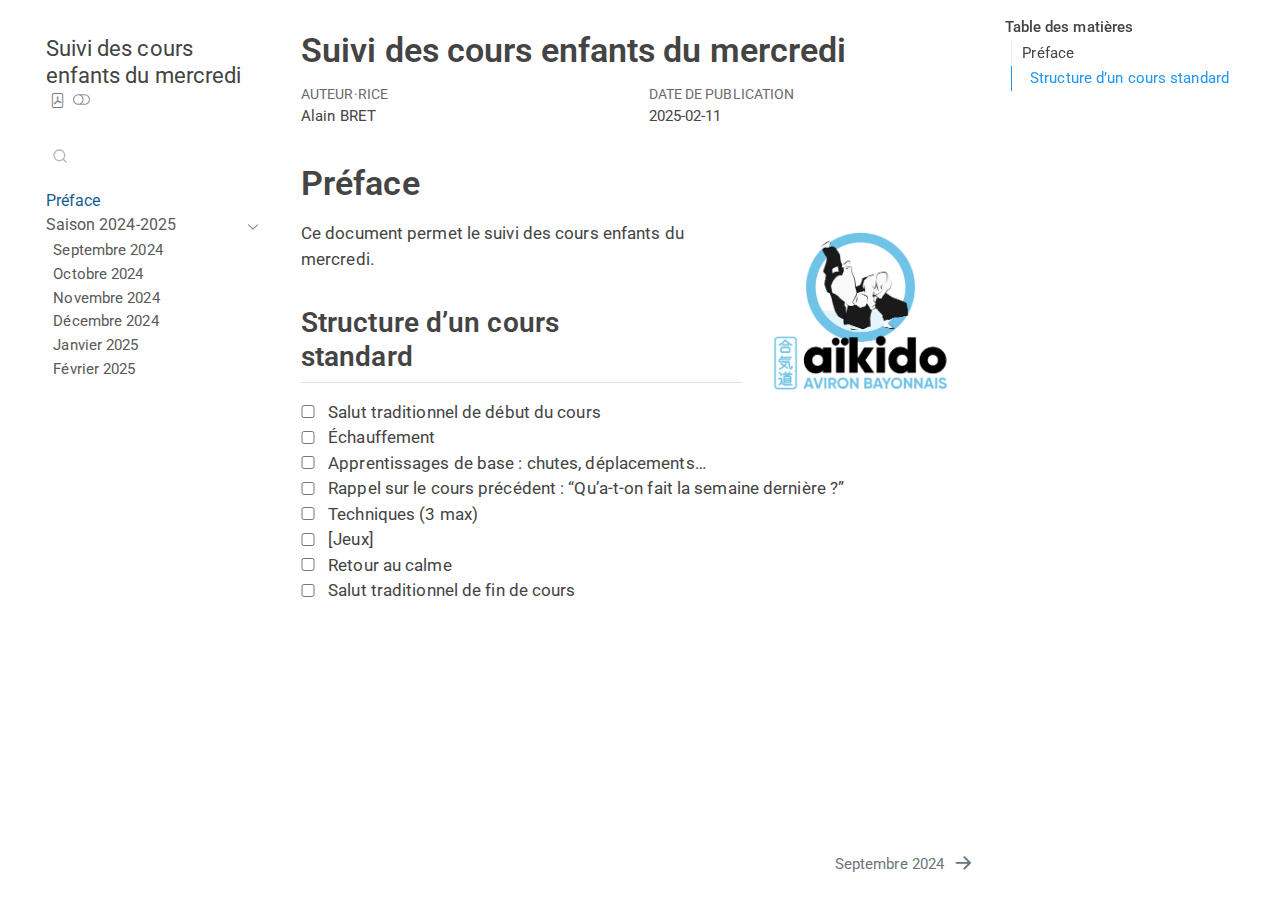
==== commit eefb738b: "Update 2025-02.qmd, 2025-02.html, index.html, and 2 more files" ====
--- a/site/index.html
+++ b/site/index.html
@@ -7,7 +7,7 @@
 <meta name="viewport" content="width=device-width, initial-scale=1.0, user-scalable=yes">
 
 <meta name="author" content="Alain BRET">
-<meta name="dcterms.date" content="2025-02-05">
+<meta name="dcterms.date" content="2025-02-11">
 
 <title>Suivi des cours enfants du mercredi</title>
 <style>
@@ -205,7 +205,7 @@
     <div>
     <div class="quarto-title-meta-heading">Date de publication</div>
     <div class="quarto-title-meta-contents">
-      <p class="date">2025-02-05</p>
+      <p class="date">2025-02-11</p>
     </div>
   </div>
   
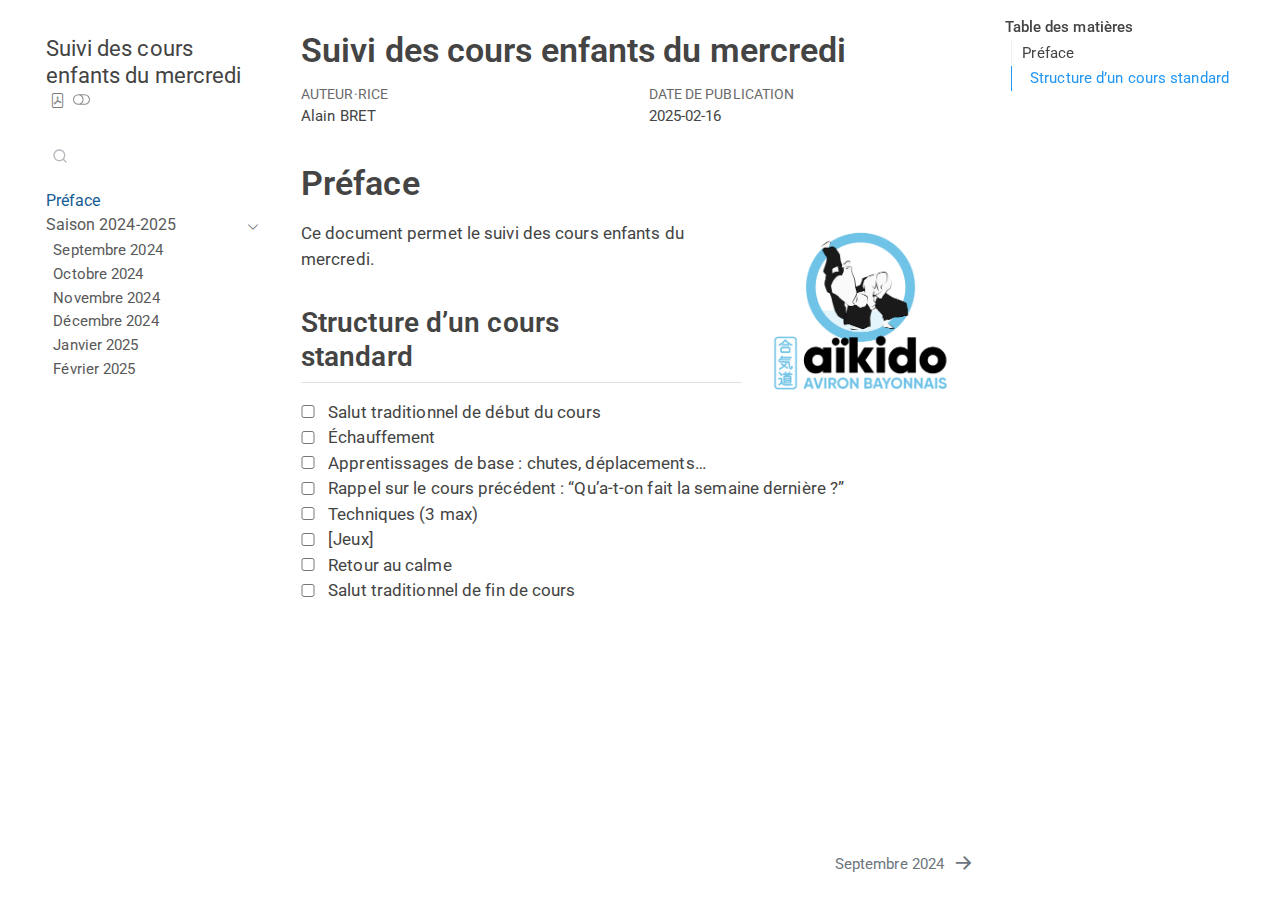
==== commit bedf20e3: "Update 2025-02.qmd, 2025-02.html, index.html, and 1 more file" ====
--- a/site/index.html
+++ b/site/index.html
@@ -7,7 +7,7 @@
 <meta name="viewport" content="width=device-width, initial-scale=1.0, user-scalable=yes">
 
 <meta name="author" content="Alain BRET">
-<meta name="dcterms.date" content="2025-02-11">
+<meta name="dcterms.date" content="2025-02-16">
 
 <title>Suivi des cours enfants du mercredi</title>
 <style>
@@ -205,7 +205,7 @@
     <div>
     <div class="quarto-title-meta-heading">Date de publication</div>
     <div class="quarto-title-meta-contents">
-      <p class="date">2025-02-11</p>
+      <p class="date">2025-02-16</p>
     </div>
   </div>
   
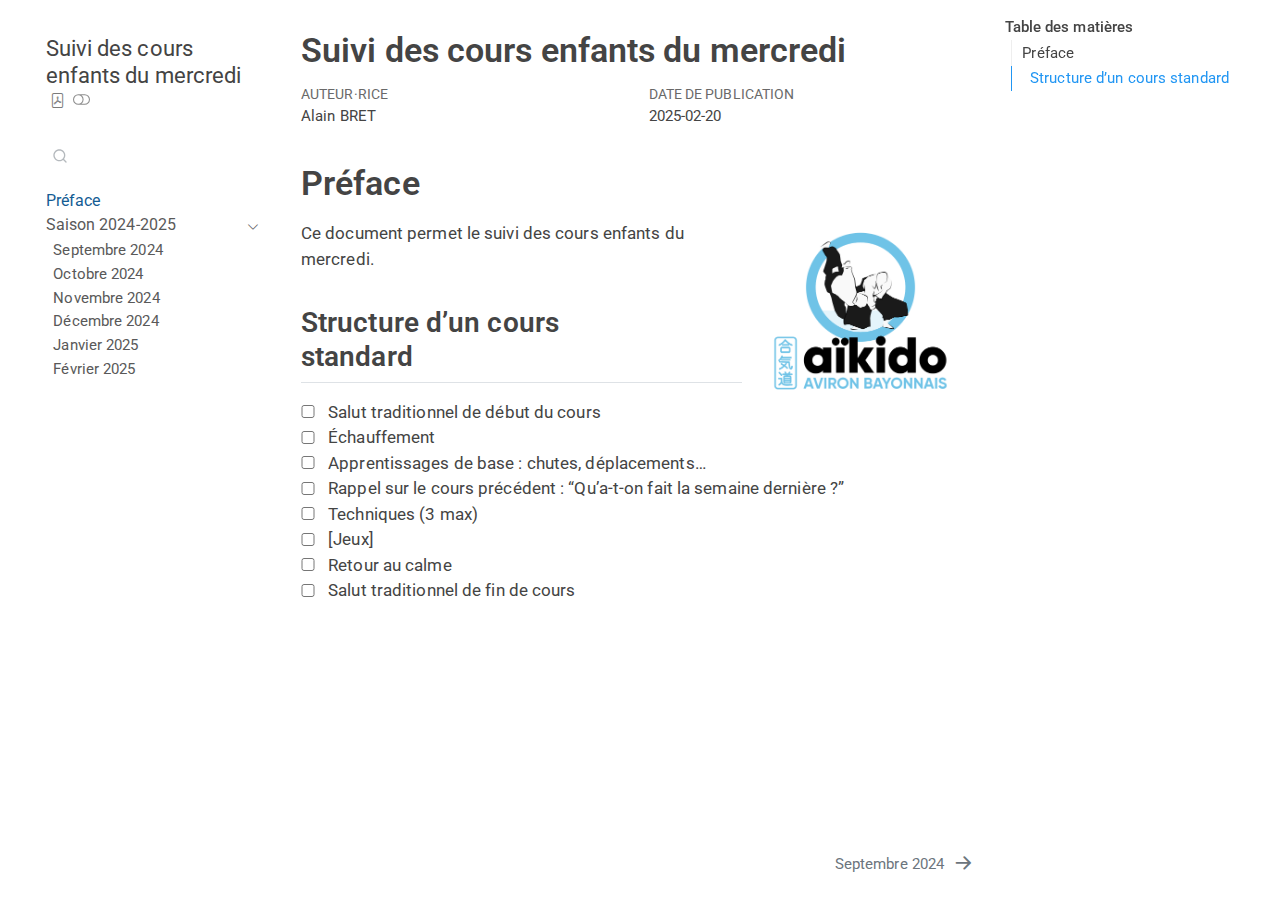
==== commit aafa180d: "Update 2025-02.qmd, 2025-02.html, index.html, and 2 more files" ====
--- a/site/index.html
+++ b/site/index.html
@@ -7,7 +7,7 @@
 <meta name="viewport" content="width=device-width, initial-scale=1.0, user-scalable=yes">
 
 <meta name="author" content="Alain BRET">
-<meta name="dcterms.date" content="2025-02-16">
+<meta name="dcterms.date" content="2025-02-20">
 
 <title>Suivi des cours enfants du mercredi</title>
 <style>
@@ -205,7 +205,7 @@
     <div>
     <div class="quarto-title-meta-heading">Date de publication</div>
     <div class="quarto-title-meta-contents">
-      <p class="date">2025-02-16</p>
+      <p class="date">2025-02-20</p>
     </div>
   </div>
   
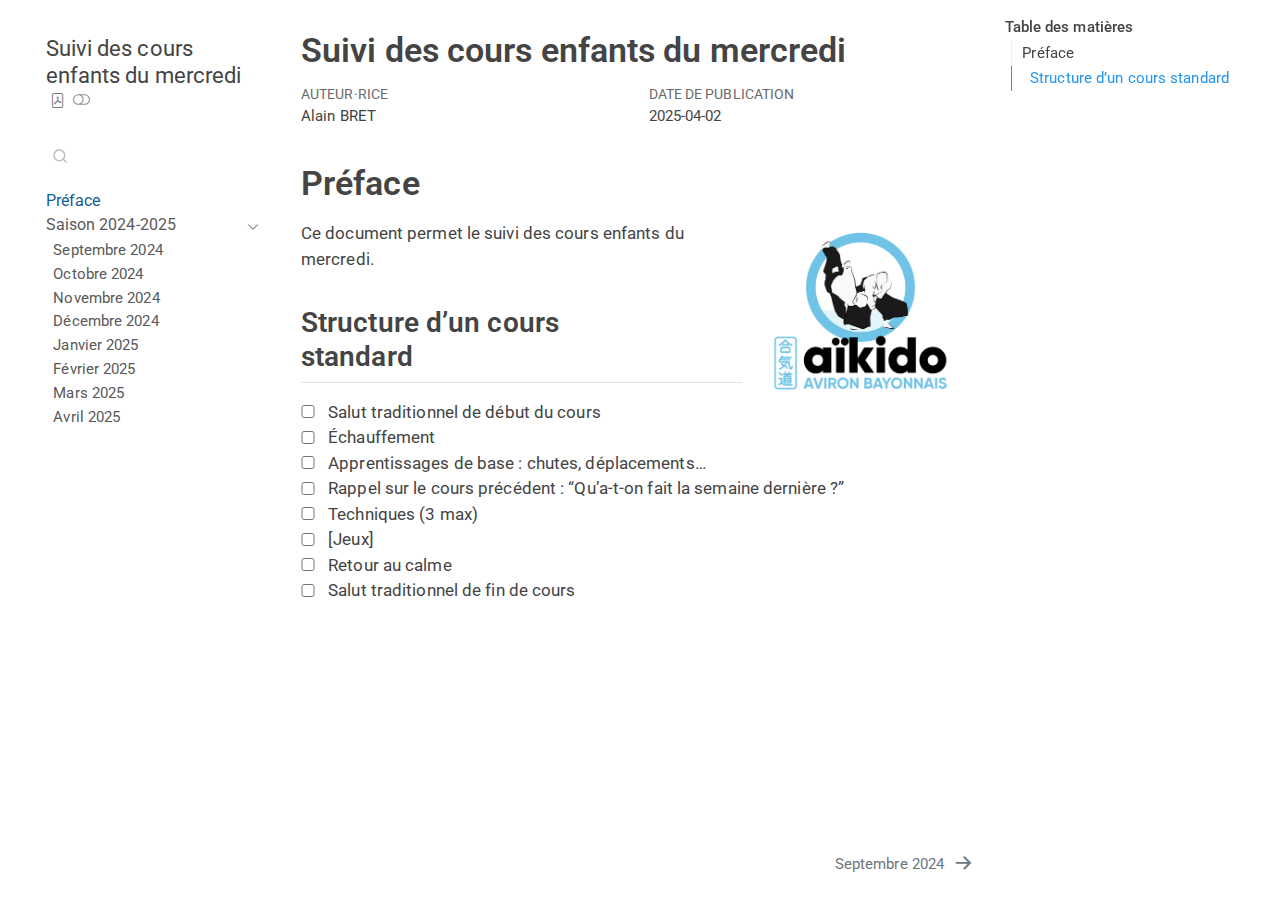
==== commit 48086800: "Update 2025-03.qmd, 2025-04.qmd, _quarto.yml, and 11 more files" ====
--- a/site/index.html
+++ b/site/index.html
@@ -7,7 +7,7 @@
 <meta name="viewport" content="width=device-width, initial-scale=1.0, user-scalable=yes">
 
 <meta name="author" content="Alain BRET">
-<meta name="dcterms.date" content="2025-02-20">
+<meta name="dcterms.date" content="2025-04-02">
 
 <title>Suivi des cours enfants du mercredi</title>
 <style>
@@ -164,6 +164,18 @@
  <span class="menu-text">Février 2025</span></a>
   </div>
 </li>
+          <li class="sidebar-item">
+  <div class="sidebar-item-container"> 
+  <a href="./2025-03.html" class="sidebar-item-text sidebar-link">
+ <span class="menu-text">Mars 2025</span></a>
+  </div>
+</li>
+          <li class="sidebar-item">
+  <div class="sidebar-item-container"> 
+  <a href="./2025-04.html" class="sidebar-item-text sidebar-link">
+ <span class="menu-text">Avril 2025</span></a>
+  </div>
+</li>
       </ul>
   </li>
     </ul>
@@ -205,7 +217,7 @@
     <div>
     <div class="quarto-title-meta-heading">Date de publication</div>
     <div class="quarto-title-meta-contents">
-      <p class="date">2025-02-20</p>
+      <p class="date">2025-04-02</p>
     </div>
   </div>
   
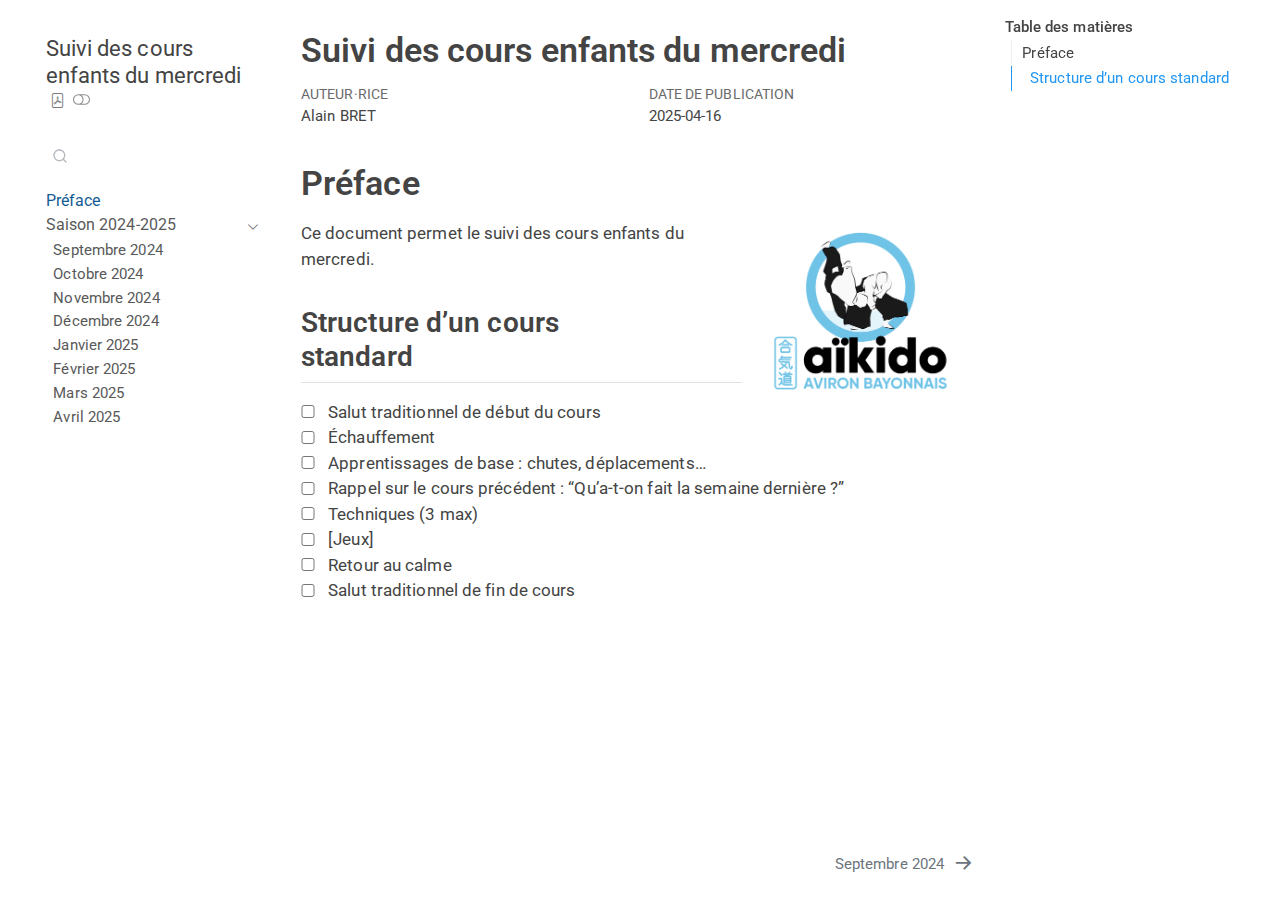
==== commit 3faf4de8: "Update 2025-04.qmd, 2025-04.html, index.html, and 2 more files" ====
--- a/site/index.html
+++ b/site/index.html
@@ -7,7 +7,7 @@
 <meta name="viewport" content="width=device-width, initial-scale=1.0, user-scalable=yes">
 
 <meta name="author" content="Alain BRET">
-<meta name="dcterms.date" content="2025-04-02">
+<meta name="dcterms.date" content="2025-04-16">
 
 <title>Suivi des cours enfants du mercredi</title>
 <style>
@@ -217,7 +217,7 @@
     <div>
     <div class="quarto-title-meta-heading">Date de publication</div>
     <div class="quarto-title-meta-contents">
-      <p class="date">2025-04-02</p>
+      <p class="date">2025-04-16</p>
     </div>
   </div>
   
